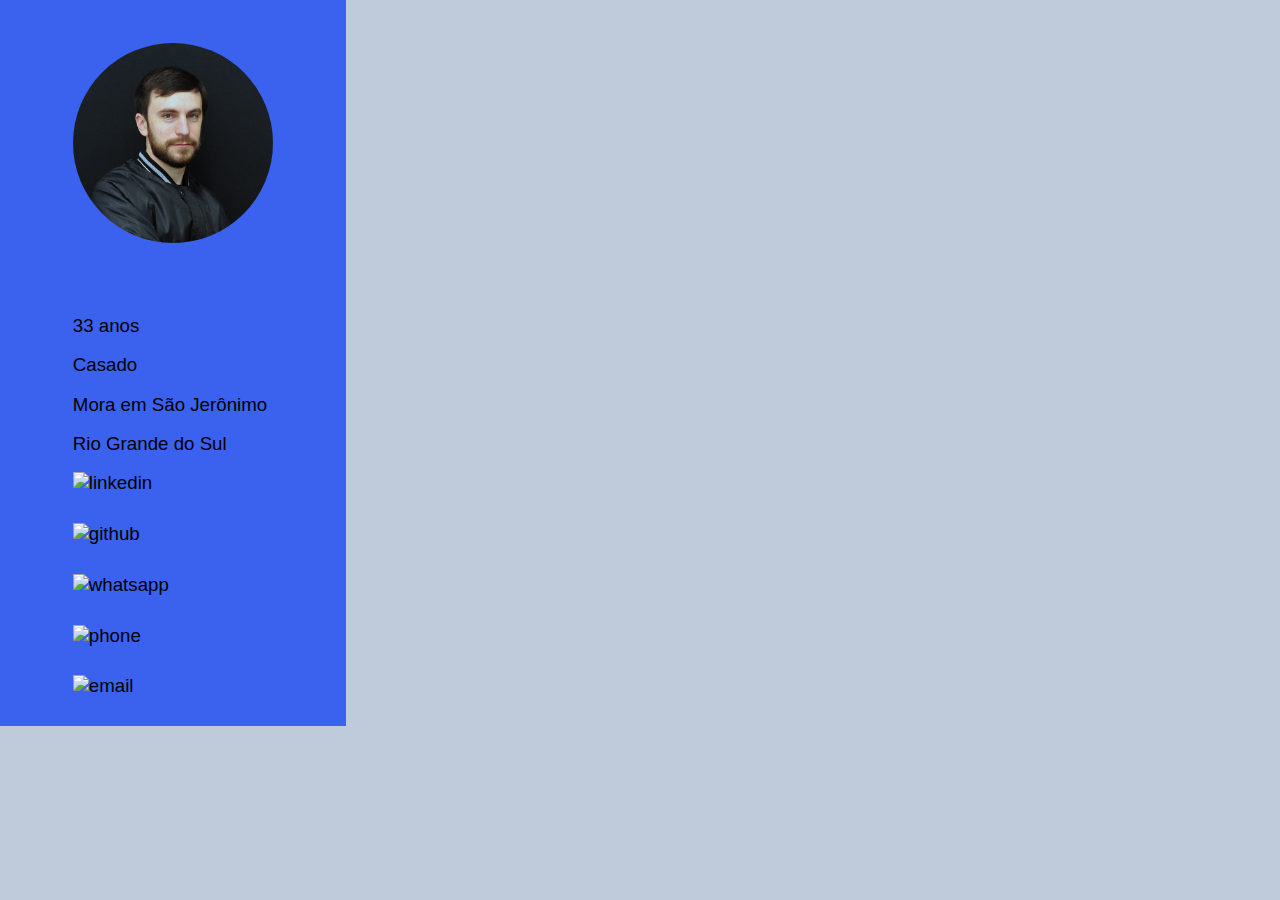
==== src/views/curriculo.html @ 96093b33 "Initial commit" ====
<!DOCTYPE html>
<html lang="pt-br">
  <head>
    <meta charset="UTF-8" />
    <meta name="viewport" content="width=device-width, initial-scale=1.0" />
    <link rel="stylesheet" href="/public/css/main.css" />
    <link rel="stylesheet" href="/public/css/curriculo.css" />

    <title>Currículo | Elison</title>
  </head>
  <body>
    <div id="page-curriculo">
      <aside class="left-informations">
        <div class="aside-itens">
          <header class="image-photo">
            <img src="/public/images/photo.JPG" alt="Foto" />
          </header>

<div class="personal-information">
<p>33 anos</p>
<p>Casado</p>
<p>Mora em São Jerônimo</p>
<p>Rio Grande do Sul</p>

</p>
</div>

          <div class="social-networks">
              
              <div class="linkedin-network">
                  <img src="" alt="linkedin">
              </div>
              <div class="github-network">
                <img src="" alt="github">
             </div>
             <div class="whatsapp-network">
                <img src="" alt="whatsapp">
             </div>
             <div class="phone-network">
                <img src="" alt="phone">
             </div>
             <div class="email-network">
                <img src="" alt="email">
             </div>
          </div>
        </div>
      </aside>
    </div>
  </body>
</html>
---- public/css/main.css ----
* {
    margin: 0;
    padding: 0;
    box-sizing: border-box;
}

:root {
    font-size: 90%;
}

body {
    min-height: 100vh;
    font-family: 'Work Sans', sans-serif;
    font-weight: 400;
    font-size: clamp(1.3rem, 5vw, .8rem);
    background:#bfcbdb;
}

#page-lading {
    display: flex;
    min-height: 100vh;
    
}

#container {
    margin: auto;
    
    width: min(90%, 113rem);
    height: 65rem;
    display: flex;
    justify-content: center;
    align-items: center;
    
}
    

main {

display: flex;
align-items: center;
}

.left-items {

    margin-right: 5rem;
}

.left-items h1 {
    
    font-weight: 700;
    font-size: clamp(5.3rem, 8vw, 4rem);
    margin-bottom: 3.5rem;
    color: #3b62ef;
}

.left-items a {
    padding: .8rem 1.8rem;

    text-decoration:none;
    background: #3b62ef;
    color: #FFFFFF;

    border-radius: 2rem;
    border: 0.1px solid #4b6ff0;

    font-size: 1rem;
    cursor: pointer;
    transition: background-color .2s;
}

.left-items a:hover {
    background: #5c7beb;
}

.left-items p {
    margin-top: 5rem;
    color: #5a5a5a;

}

.image-main {
    display: flex;
    width: min(55%, 113rem);
    height: min(55%, 113rem);
    
}
---- public/css/curriculo.css ----
#page-curriculo {
    width: 100%;
    height: 100%;

    display: flex;
}

.left-informations {
    background: #3b62ef;
    display: flex;
    justify-content: center;
    width: clamp(24rem, 25vw, 25rem);
    height: 100%;
}

.aside-itens, .personal-information {
    flex-direction: column;
}

.social-networks div {
    margin-bottom: 2rem;
}

.personal-information p {
    margin-bottom: 1.2rem;
}

header {
    margin-top: 3rem;
    margin-bottom: 5rem;
    border-radius: 50%;
    width: 200px;
    height: 200px;
    overflow: hidden;
    position: relative;
}

header img {
    position: relative;
    bottom: 0;
    width: 100%;
    
}
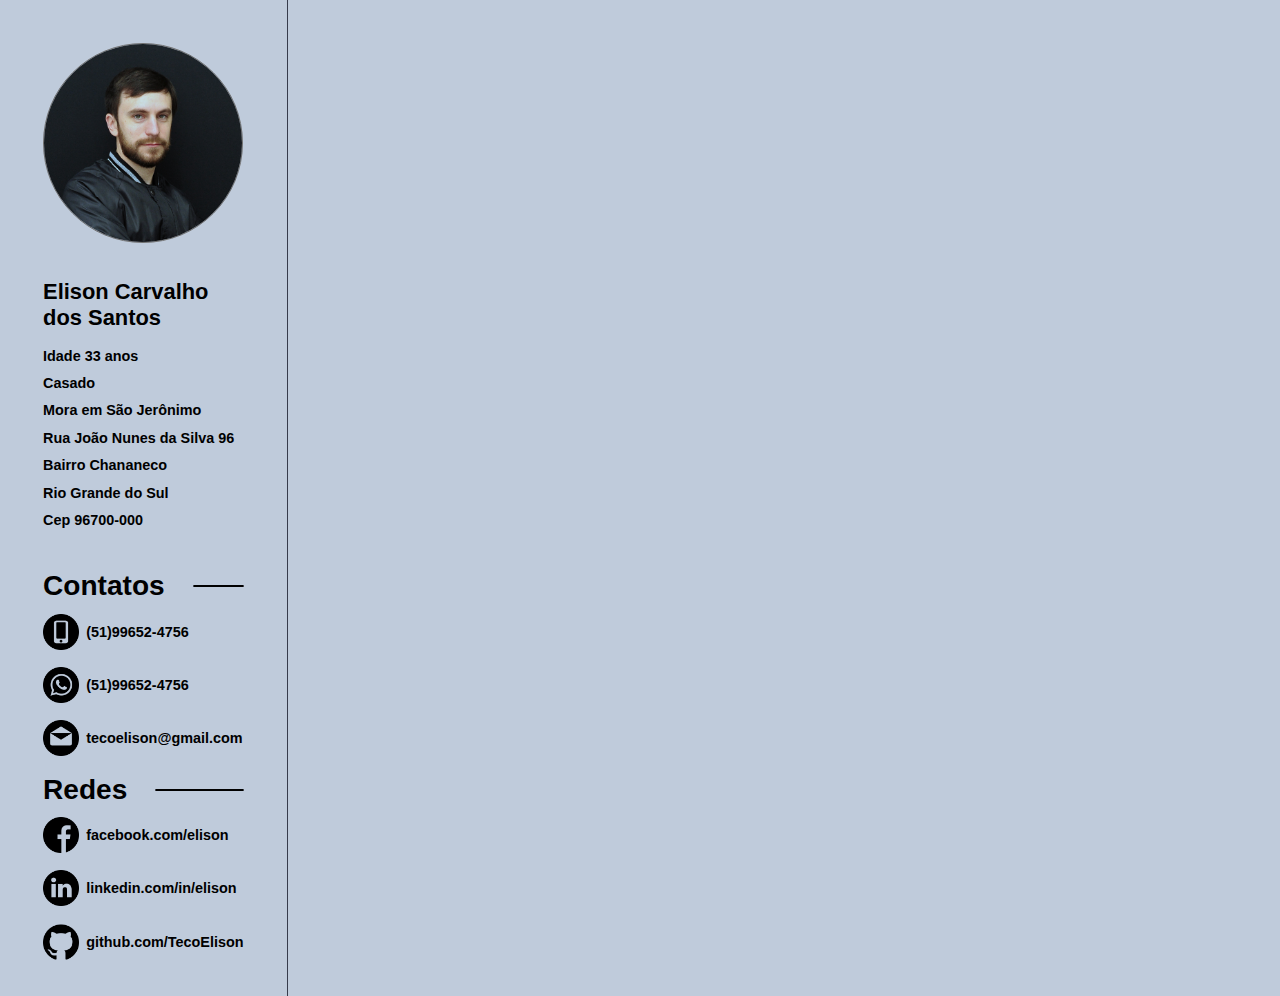
==== commit 6d2db327: "Segundo commit" ====
--- a/src/views/curriculo.html
+++ b/src/views/curriculo.html
@@ -16,32 +16,55 @@
             <img src="/public/images/photo.JPG" alt="Foto" />
           </header>
 
-<div class="personal-information">
-<p>33 anos</p>
-<p>Casado</p>
-<p>Mora em São Jerônimo</p>
-<p>Rio Grande do Sul</p>
-
-</p>
-</div>
+          <div class="personal-information">
+            <h3>Elison Carvalho dos Santos</h3>
+            <p>
+              Idade 33 anos<br />
+              Casado<br />
+              Mora em São Jerônimo<br />
+              Rua João Nunes da Silva 96<br />
+              Bairro Chananeco<br />
+              Rio Grande do Sul<br />
+              Cep 96700-000
+            </p>
+          </div>
 
           <div class="social-networks">
-              
-              <div class="linkedin-network">
-                  <img src="" alt="linkedin">
-              </div>
-              <div class="github-network">
-                <img src="" alt="github">
-             </div>
-             <div class="whatsapp-network">
-                <img src="" alt="whatsapp">
-             </div>
-             <div class="phone-network">
-                <img src="" alt="phone">
-             </div>
-             <div class="email-network">
-                <img src="" alt="email">
-             </div>
+            <h2>
+              Contatos&emsp;
+              <hr />
+            </h2>
+
+            <div class="phone-network">
+              <img src="/public/images/smartphone.png" alt="phone" />
+              <p>(51)99652-4756</p>
+            </div>
+            <div class="whatsapp-network">
+              <img src="/public/images/whatsapp.png" alt="whatsapp" />
+              <p>(51)99652-4756</p>
+            </div>
+            <div class="email-network">
+              <img src="/public/images/o-email.png" alt="email" />
+              <p>tecoelison@gmail.com</p>
+            </div>
+
+            <h2>
+              Redes&emsp;
+              <hr />
+            </h2>
+
+            <div class="facebook-network" style="word-wrap: break-word">
+              <img src="/public/images/facebook.png" alt="facebook" />
+              <a href="https://www.facebook.com/elison.carvalhodossantos" target="_blank">facebook.com/elison</a>
+            </div>
+            <div class="linkedin-network">
+              <img src="/public/images/linkedin.png" alt="linkedin" />
+              <a href="https://www.linkedin.com/in/elison-carvalho-dos-santos-147552187/" target="_blank">linkedin.com/in/elison</a>
+            </div>
+            <div class="github-network">
+              <img src="/public/images/logotipo-do-github.png" alt="github" />
+              <a href="https://github.com/TecoElison" target="_blank">github.com/TecoElison</a>
+            </div>
           </div>
         </div>
       </aside>
--- a/public/css/main.css
+++ b/public/css/main.css
@@ -83,4 +83,5 @@
     width: min(55%, 113rem);
     height: min(55%, 113rem);
     
-}+}
+
--- a/public/css/curriculo.css
+++ b/public/css/curriculo.css
@@ -1,43 +1,96 @@
 #page-curriculo {
-    width: 100%;
+
     height: 100%;
-
-    display: flex;
+  
 }
 
 .left-informations {
-    background: #3b62ef;
-    display: flex;
-    justify-content: center;
-    width: clamp(24rem, 25vw, 25rem);
-    height: 100%;
+  display: flex;
+  justify-content: center;
+  width: clamp(20rem, 20vw, 20rem);
+  min-height: 100vh;
+  position: relative;
+  border-right: 1px solid #363b4b;
+  color: black;
+  align-items: center;
 }
 
-.aside-itens, .personal-information {
-    flex-direction: column;
+.aside-itens {
+  max-width: 70%;
+  
 }
 
-.social-networks div {
-    margin-bottom: 2rem;
+header {
+  margin-top: 3rem;
+  border-radius: 50%;
+  border: 1.2px solid #707070;
+  width: 200px;
+  height: 200px;
+  overflow: hidden;
+  position: relative;
+  flex-direction: none;
+}
+
+header img {
+  position: relative;
+  bottom: 0;
+  width: 100%;
+}
+
+.social-networks div,
+.personal-information p {
+  font-size: 1rem;
+  margin-bottom: 1.2rem;
+  font-weight: bold;
+  display: flex;
+}
+
+.facebook-networks {
+  word-wrap: break-word;
+}
+
+.social-networks p,
+.social-networks a {
+  text-decoration: none;
+  align-items: center;
+  display: flex;
+  color: black;
+  padding-left: 0.5rem;
+}
+
+.social-networks a:hover {
+  color: #707070;
+}
+
+.social-networks img {
+  width: 2.5rem;
+  height: 2.5rem;
+}
+
+.personal-information h3,
+h2 {
+  margin-bottom: 0.8rem;
+}
+
+.personal-information,
+.social-networks,
+header {
+  margin-bottom: 2.5rem;
+}
+
+.social-networks h2 {
+  display: flex;
+  align-items: center;
+}
+
+.social-networks hr {
+  border: 1.5px solid black;
+  border-radius: 1.5px;
+  background: black;
+  width: 100%;
+  height: 1.5px;
 }
 
 .personal-information p {
-    margin-bottom: 1.2rem;
+  line-height: 1.9rem;
 }
-
-header {
-    margin-top: 3rem;
-    margin-bottom: 5rem;
-    border-radius: 50%;
-    width: 200px;
-    height: 200px;
-    overflow: hidden;
-    position: relative;
-}
-
-header img {
-    position: relative;
-    bottom: 0;
-    width: 100%;
-    
-}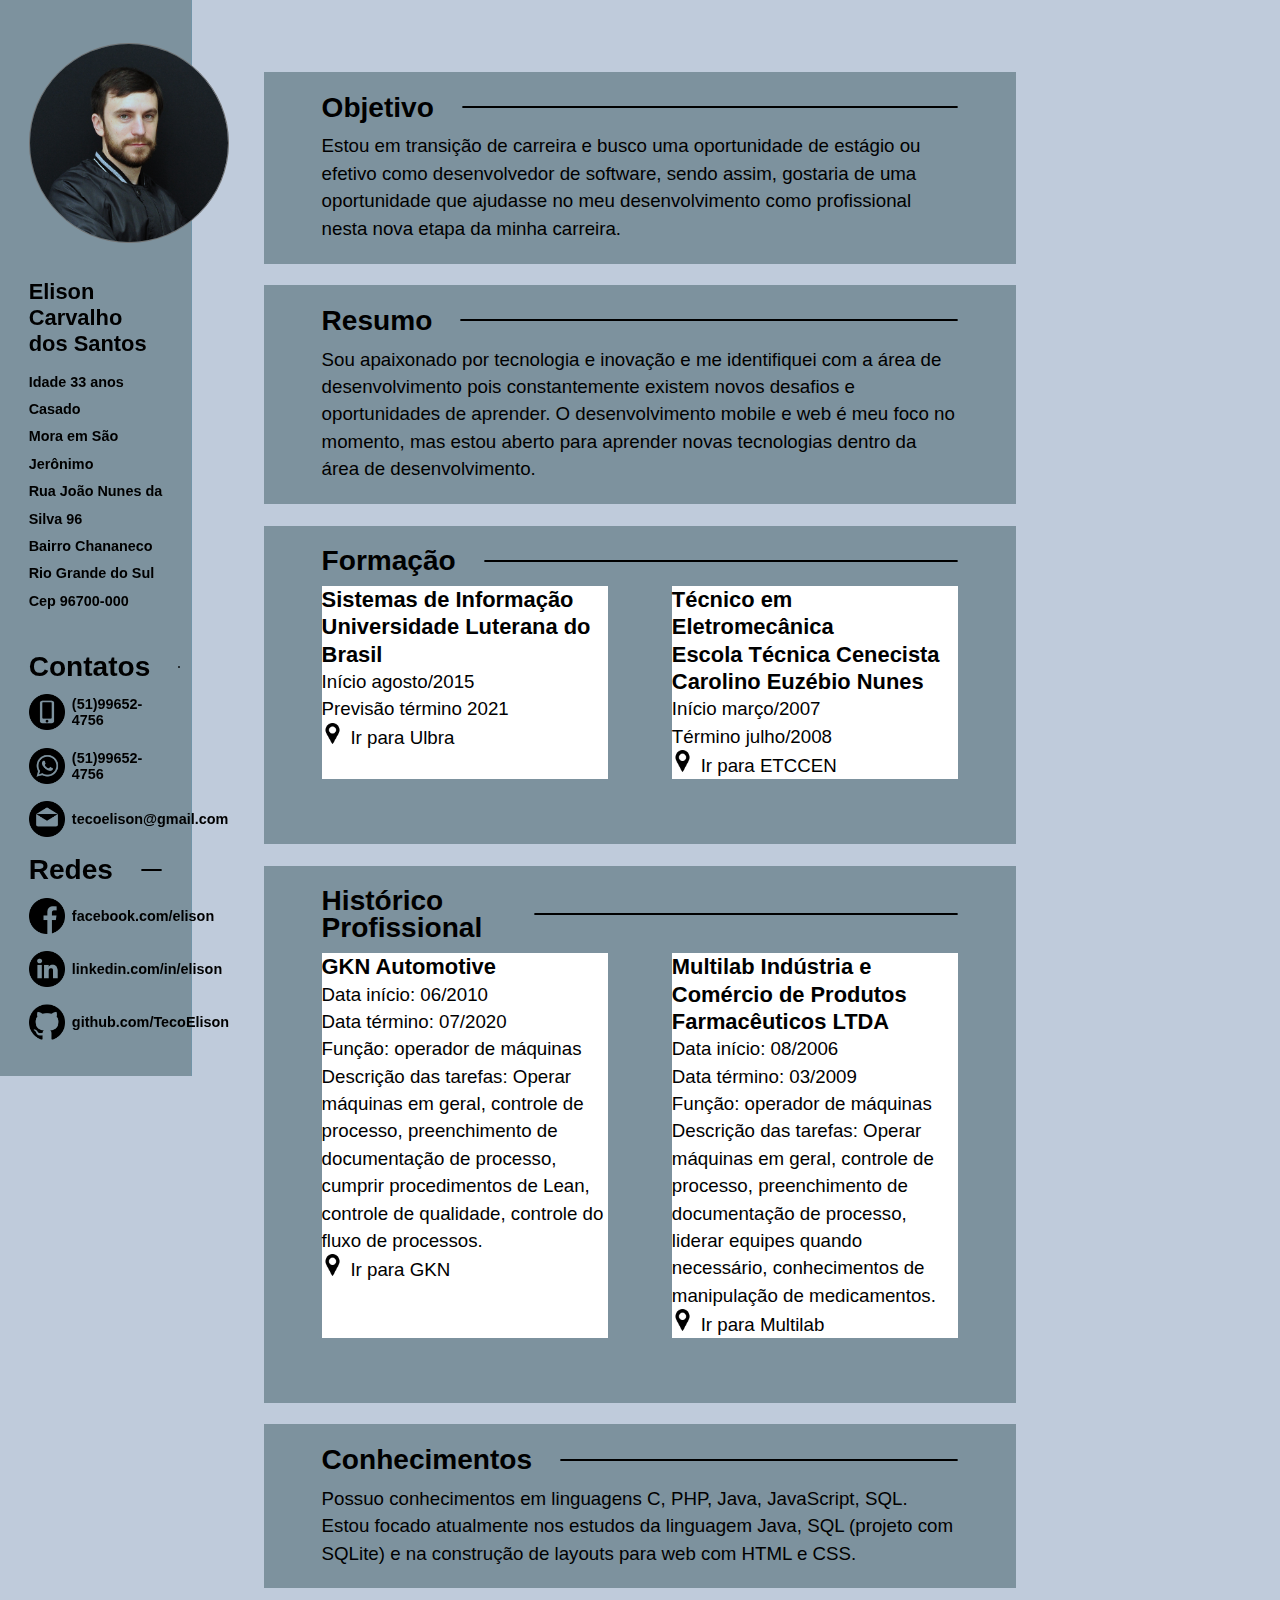
==== commit c9a2dd22: "Terceiro commit" ====
--- a/src/views/curriculo.html
+++ b/src/views/curriculo.html
@@ -10,6 +10,7 @@
   </head>
   <body>
     <div id="page-curriculo">
+
       <aside class="left-informations">
         <div class="aside-itens">
           <header class="image-photo">
@@ -68,6 +69,104 @@
           </div>
         </div>
       </aside>
+
+<div class="description-container">
+
+      <div>
+        <h2>Objetivo&emsp;
+          <hr /></h2>
+        <p>
+Estou em transição de carreira e busco 
+uma oportunidade de estágio ou efetivo 
+como desenvolvedor de software, sendo assim, 
+gostaria de uma oportunidade que ajudasse no meu 
+desenvolvimento como profissional nesta nova etapa 
+da minha carreira.
+</p>
+      </div>
+
+      <div>
+        <h2>Resumo&emsp;
+          <hr /></h2>
+        <p>
+          Sou apaixonado por tecnologia e inovação 
+          e me identifiquei com a área de desenvolvimento 
+          pois constantemente existem novos desafios e oportunidades de aprender. 
+          O desenvolvimento mobile e web é meu foco no momento, 
+          mas estou aberto para aprender novas tecnologias dentro 
+          da área de desenvolvimento.
+</p>
+      </div>
+
+      <div class="formations">
+        <h2>Formação&emsp;
+          <hr /></h2>
+          <div class="all-formations">
+        <div>
+          <h3>Sistemas de Informação</h3>
+          <h3>Universidade Luterana do Brasil </h3>
+          <p>Início agosto/2015</p>
+          <p>Previsão término 2021</p>
+          <a href="https://www.google.com/maps/place/Ulbra+-+S%C3%A3o+Jer%C3%B4nimo/@-29.9719239,-51.7131482,15z/data=!4m5!3m4!1s0x0:0x5974e4f5e890c841!8m2!3d-29.9719239!4d-51.7131482" target="_blank">
+            <img src="/public/images/pin.png" alt="ir para Ulbra" >Ir para Ulbra</a>
+        </div>
+
+        <div>
+          <h3>Técnico em Eletromecânica</h3>
+          <h3>Escola Técnica Cenecista Carolino Euzébio Nunes</h3>
+          <p>Início março/2007</p>
+          <p>Término julho/2008</p>
+          <a href="https://www.google.com/maps/place/Escola+T%C3%A9cnica+Cenecista+Carolino+Euz%C3%A9bio+Nunes/@-29.959803,-51.6171652,15z/data=!4m5!3m4!1s0x0:0x1b05375fe7a8bd52!8m2!3d-29.959803!4d-51.6171652" target="_blank">
+            <img src="/public/images/pin.png" alt="ir para Ulbra" >Ir para ETCCEN</a>
+        </div>
+      </div>
+
+      </div>
+
+      <div class="professional">
+        <h2>Histórico Profissional&emsp;
+          <hr /></h2>
+          <div class="all-professional">
+        <div>
+          <h3>GKN Automotive</h3>
+          <p>Data início: 06/2010 <br/>
+          Data término: 07/2020<br/>
+          Função: operador de máquinas<br/>
+          Descrição das tarefas: Operar máquinas em geral, 
+          controle de processo, preenchimento de 
+          documentação de processo, cumprir procedimentos de Lean, 
+          controle de qualidade, controle do fluxo de processos.</p>
+          <a href="https://www.google.com/maps/place/GKN+Driveline/@-29.9534825,-51.6092999,15z/data=!4m5!3m4!1s0x0:0x55c75683bb8ba7b4!8m2!3d-29.9534825!4d-51.6092999" target="_blank">
+            <img src="/public/images/pin.png" alt="ir para Ulbra" >Ir para GKN</a>
+        </div>
+
+        <div>
+          <h3>Multilab Indústria e Comércio de Produtos Farmacêuticos LTDA</h3>
+          <p>Data início: 08/2006 <br/>
+          Data término: 03/2009<br/>
+          Função: operador de máquinas<br/>
+          Descrição das tarefas: Operar máquinas em geral, 
+          controle de processo, preenchimento de documentação 
+          de processo, liderar equipes quando necessário, 
+          conhecimentos de manipulação de medicamentos.</p>
+          <a href="https://www.google.com/maps/place/Multilab+Ind%C3%BAstria+e+Com%C3%A9rcio+de+Produtos+Farnac%C3%AAuticos+Ltda./@-29.9719421,-51.7075987,15z/data=!4m5!3m4!1s0x0:0x63118eb8f421185d!8m2!3d-29.9719421!4d-51.7075987" target="_blank">
+            <img src="/public/images/pin.png" alt="ir para Ulbra" >Ir para Multilab</a>
+        </div>
+      </div>
+
+      </div>
+      
+      <div>
+        <h2>Conhecimentos&emsp;
+          <hr /></h2>
+        <p>
+          Possuo conhecimentos em linguagens C, PHP, Java, JavaScript, SQL. 
+Estou focado atualmente nos estudos da linguagem Java, 
+SQL (projeto com SQLite) e na construção de layouts para web com HTML e CSS.
+
+</p>
+      </div>
+    </div>
     </div>
   </body>
 </html>
--- a/public/css/curriculo.css
+++ b/public/css/curriculo.css
@@ -1,18 +1,26 @@
 #page-curriculo {
-
+    
     height: 100%;
+    display: flex;
   
+    
 }
 
-.left-informations {
+
+ .left-informations {
   display: flex;
-  justify-content: center;
-  width: clamp(20rem, 20vw, 20rem);
+  width: 15vw;
   min-height: 100vh;
-  position: relative;
-  border-right: 1px solid #363b4b;
+  position: fixed;
+  left: 0;
+  border-right: 1px solid #7194a8;
   color: black;
   align-items: center;
+  background: #7d929e;
+
+  flex-direction: column;
+    
+
 }
 
 .aside-itens {
@@ -58,11 +66,11 @@
   padding-left: 0.5rem;
 }
 
-.social-networks a:hover {
+.social-networks a:hover, .all-formations a:hover {
   color: #707070;
 }
 
-.social-networks img {
+.social-networks img  {
   width: 2.5rem;
   height: 2.5rem;
 }
@@ -78,12 +86,12 @@
   margin-bottom: 2.5rem;
 }
 
-.social-networks h2 {
+h2 {
   display: flex;
   align-items: center;
 }
 
-.social-networks hr {
+hr {
   border: 1.5px solid black;
   border-radius: 1.5px;
   background: black;
@@ -94,3 +102,42 @@
 .personal-information p {
   line-height: 1.9rem;
 }
+
+.description-container { 
+  padding: 5rem;
+  max-width:70%;
+  line-height: 1.9rem;
+  margin: auto;
+}
+
+.description-container div{
+  background: #7d929e;
+  padding: 1.5rem 4rem;
+  margin-bottom:1.5rem;
+  
+}
+
+.formations .all-formations, .professional .all-professional{
+  display: flex;
+  padding: 0;
+  justify-content: space-between;
+  
+}
+
+.all-formations div, .all-professional div{
+  background:white;
+  padding: 0;
+  width: 45%;
+  
+}
+
+.all-formations img, .all-professional img{
+  margin-right: .5rem;
+  width: 1.5rem;
+  height: 1.5rem
+}
+
+.all-formations a, .all-professional a {
+  text-decoration: none;
+  color: black;
+}
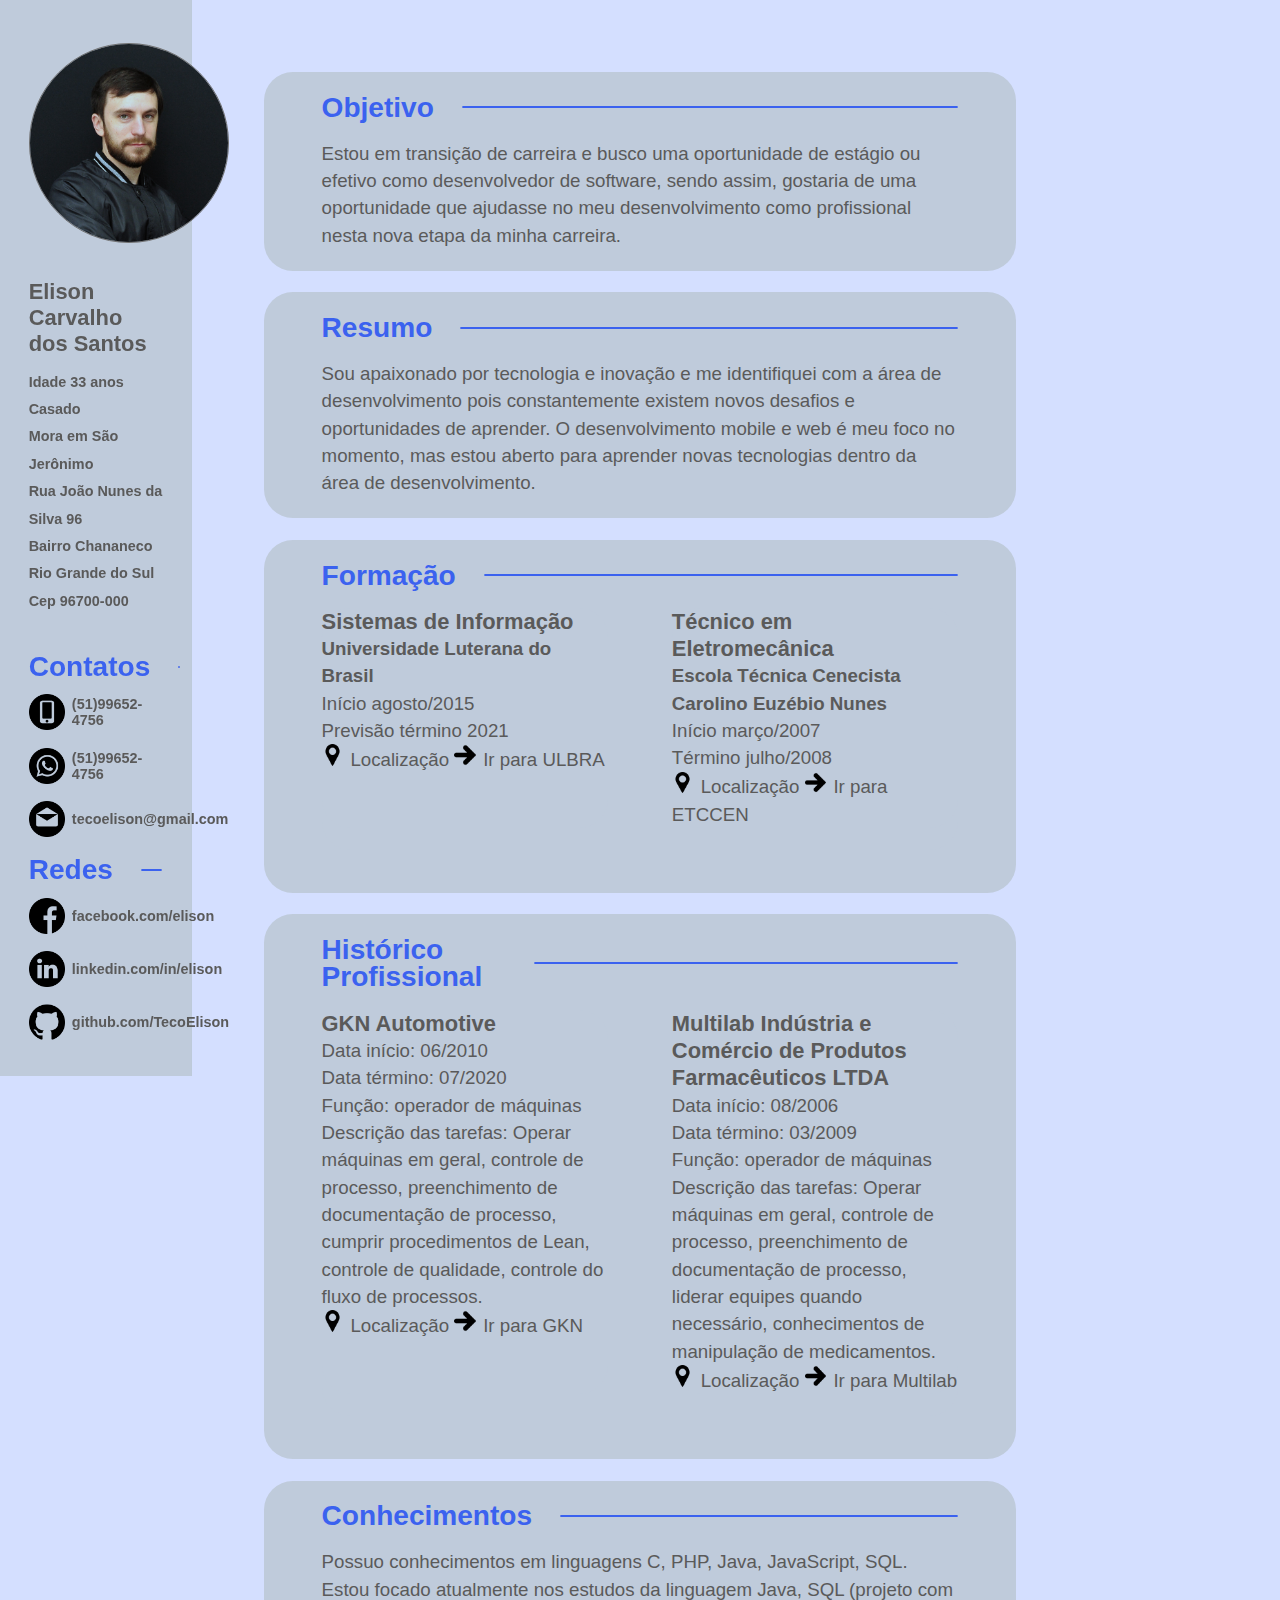
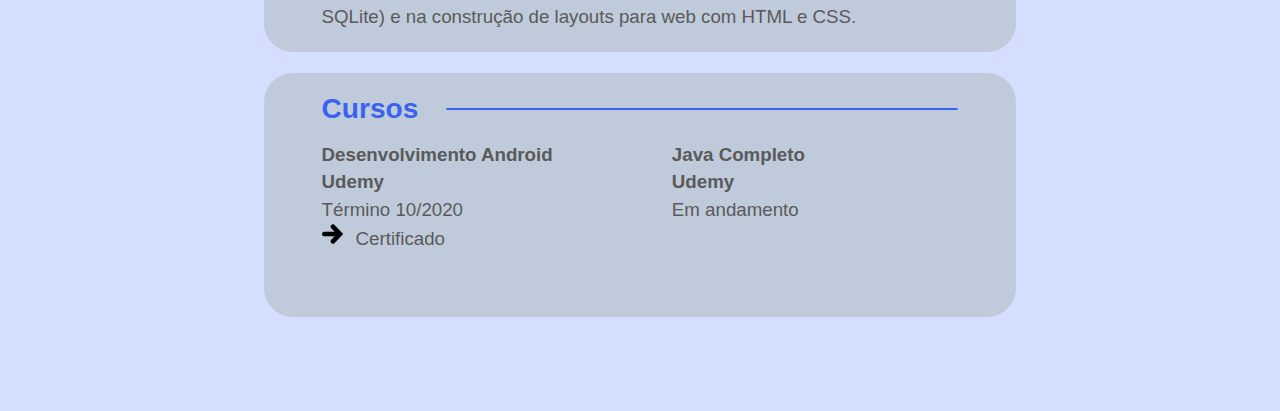
==== commit 3df71cde: "Quarto commit" ====
--- a/src/views/curriculo.html
+++ b/src/views/curriculo.html
@@ -10,7 +10,6 @@
   </head>
   <body>
     <div id="page-curriculo">
-
       <aside class="left-informations">
         <div class="aside-itens">
           <header class="image-photo">
@@ -56,117 +55,215 @@
 
             <div class="facebook-network" style="word-wrap: break-word">
               <img src="/public/images/facebook.png" alt="facebook" />
-              <a href="https://www.facebook.com/elison.carvalhodossantos" target="_blank">facebook.com/elison</a>
+              <a
+                href="https://www.facebook.com/elison.carvalhodossantos"
+                target="_blank"
+                >facebook.com/elison</a
+              >
             </div>
             <div class="linkedin-network">
               <img src="/public/images/linkedin.png" alt="linkedin" />
-              <a href="https://www.linkedin.com/in/elison-carvalho-dos-santos-147552187/" target="_blank">linkedin.com/in/elison</a>
+              <a
+                href="https://www.linkedin.com/in/elison-carvalho-dos-santos-147552187/"
+                target="_blank"
+                >linkedin.com/in/elison</a
+              >
             </div>
             <div class="github-network">
               <img src="/public/images/logotipo-do-github.png" alt="github" />
-              <a href="https://github.com/TecoElison" target="_blank">github.com/TecoElison</a>
+              <a href="https://github.com/TecoElison" target="_blank"
+                >github.com/TecoElison</a
+              >
             </div>
           </div>
         </div>
       </aside>
 
-<div class="description-container">
-
-      <div>
-        <h2>Objetivo&emsp;
-          <hr /></h2>
-        <p>
-Estou em transição de carreira e busco 
-uma oportunidade de estágio ou efetivo 
-como desenvolvedor de software, sendo assim, 
-gostaria de uma oportunidade que ajudasse no meu 
-desenvolvimento como profissional nesta nova etapa 
-da minha carreira.
-</p>
+      <div class="description-container">
+        <div>
+          <h2>
+            Objetivo&emsp;
+            <hr />
+          </h2>
+          <p>
+            Estou em transição de carreira e busco uma oportunidade de estágio
+            ou efetivo como desenvolvedor de software, sendo assim, gostaria de
+            uma oportunidade que ajudasse no meu desenvolvimento como
+            profissional nesta nova etapa da minha carreira.
+          </p>
+        </div>
+
+        <div>
+          <h2>
+            Resumo&emsp;
+            <hr />
+          </h2>
+          <p>
+            Sou apaixonado por tecnologia e inovação e me identifiquei com a
+            área de desenvolvimento pois constantemente existem novos desafios e
+            oportunidades de aprender. O desenvolvimento mobile e web é meu foco
+            no momento, mas estou aberto para aprender novas tecnologias dentro
+            da área de desenvolvimento.
+          </p>
+        </div>
+
+        <div class="formations">
+          <h2>
+            Formação&emsp;
+            <hr />
+          </h2>
+          <div class="all-formations">
+            <div>
+              <h3>Sistemas de Informação</h3>
+              <h4>Universidade Luterana do Brasil</h4>
+              <p>Início agosto/2015</p>
+              <p>Previsão término 2021</p>
+              <a
+                href="https://www.google.com/maps/place/Ulbra+-+S%C3%A3o+Jer%C3%B4nimo/@-29.9719239,-51.7131482,15z/data=!4m5!3m4!1s0x0:0x5974e4f5e890c841!8m2!3d-29.9719239!4d-51.7131482"
+                target="_blank"
+              >
+                <img
+                  src="/public/images/pin.png"
+                  alt="Localização"
+                />Localização</a
+              >
+              <a href="https://www.ulbra.br/sao-jeronimo" target="_blank">
+                <img
+                  src="/public/images/seta-direita.png"
+                  alt="ir para Ulbra"
+                />Ir para ULBRA</a
+              >
+            </div>
+
+            <div>
+              <h3>Técnico em Eletromecânica</h3>
+              <h4>Escola Técnica Cenecista Carolino Euzébio Nunes</h4>
+              <p>Início março/2007</p>
+              <p>Término julho/2008</p>
+              <a
+                href="https://www.google.com/maps/place/Escola+T%C3%A9cnica+Cenecista+Carolino+Euz%C3%A9bio+Nunes/@-29.959803,-51.6171652,15z/data=!4m5!3m4!1s0x0:0x1b05375fe7a8bd52!8m2!3d-29.959803!4d-51.6171652"
+                target="_blank"
+              >
+                <img
+                  src="/public/images/pin.png"
+                  alt="Localização"
+                />Localização</a
+              >
+              <a
+                href="http://colegios.cnec.br/carolinoeuzebio/servicos"
+                target="_blank"
+              >
+                <img
+                  src="/public/images/seta-direita.png"
+                  alt="Ir para ETCCEN"
+                />Ir para ETCCEN</a
+              >
+            </div>
+          </div>
+        </div>
+
+        <div class="professional">
+          <h2>
+            Histórico Profissional&emsp;
+            <hr />
+          </h2>
+          <div class="all-professional">
+            <div>
+              <h3>GKN Automotive</h3>
+              <p>
+                Data início: 06/2010 <br />
+                Data término: 07/2020<br />
+                Função: operador de máquinas<br />
+                Descrição das tarefas: Operar máquinas em geral, controle de
+                processo, preenchimento de documentação de processo, cumprir
+                procedimentos de Lean, controle de qualidade, controle do fluxo
+                de processos.
+              </p>
+              <a
+                href="https://www.google.com/maps/place/GKN+Driveline/@-29.9534825,-51.6092999,15z/data=!4m5!3m4!1s0x0:0x55c75683bb8ba7b4!8m2!3d-29.9534825!4d-51.6092999"
+                target="_blank"
+              >
+                <img
+                  src="/public/images/pin.png"
+                  alt="Localização"
+                />Localização</a
+              >
+              <a href="https://www.gknautomotive.com/" target="_blank">
+                <img
+                  src="/public/images/seta-direita.png"
+                  alt="Ir para GKN"
+                />Ir para GKN</a
+              >
+            </div>
+
+            <div>
+              <h3>
+                Multilab Indústria e Comércio de Produtos Farmacêuticos LTDA
+              </h3>
+              <p>
+                Data início: 08/2006 <br />
+                Data término: 03/2009<br />
+                Função: operador de máquinas<br />
+                Descrição das tarefas: Operar máquinas em geral, controle de
+                processo, preenchimento de documentação de processo, liderar
+                equipes quando necessário, conhecimentos de manipulação de
+                medicamentos.
+              </p>
+
+              <a
+                href="https://www.google.com/maps/place/Multilab+Ind%C3%BAstria+e+Com%C3%A9rcio+de+Produtos+Farnac%C3%AAuticos+Ltda./@-29.9719421,-51.7075987,15z/data=!4m5!3m4!1s0x0:0x63118eb8f421185d!8m2!3d-29.9719421!4d-51.7075987"
+                target="_blank"
+              >
+                <img
+                  src="/public/images/pin.png"
+                  alt="Localização"
+                />Localização</a
+              >
+              <a href="http://www.multilab.com.br/" target="_blank">
+                <img
+                  src="/public/images/seta-direita.png"
+                  alt="Ir para Multilab"
+                />Ir para Multilab</a
+              >
+            </div>
+          </div>
+        </div>
+
+        <div >
+          <h2>
+            Conhecimentos&emsp;
+            <hr />
+          </h2>
+          <p>
+            Possuo conhecimentos em linguagens C, PHP, Java, JavaScript, SQL.
+            Estou focado atualmente nos estudos da linguagem Java, SQL (projeto
+            com SQLite) e na construção de layouts para web com HTML e CSS.
+          </p>
+        </div>
+
+        <div class="courses">
+          <h2>
+            Cursos&emsp;
+            <hr />
+          </h2>
+          <div class="all-courses">
+          <div>
+            <h4>Desenvolvimento Android<br/>
+                Udemy
+            </h4>
+            <p>Término 10/2020</p>
+            <a href="https://www.udemy.com/certificate/UC-f02f1bbb-833e-434d-9dd3-92d8e4722c01/" target="_blank"> <img src="/public/images/seta-direita.png" alt> Certificado</a>
+          </div>
+          <div>
+            <h4>Java Completo<br/>
+              Udemy
+          </h4>
+          <p>Em andamento</p>
+        
+          </div>
+         </div>
       </div>
-
-      <div>
-        <h2>Resumo&emsp;
-          <hr /></h2>
-        <p>
-          Sou apaixonado por tecnologia e inovação 
-          e me identifiquei com a área de desenvolvimento 
-          pois constantemente existem novos desafios e oportunidades de aprender. 
-          O desenvolvimento mobile e web é meu foco no momento, 
-          mas estou aberto para aprender novas tecnologias dentro 
-          da área de desenvolvimento.
-</p>
       </div>
-
-      <div class="formations">
-        <h2>Formação&emsp;
-          <hr /></h2>
-          <div class="all-formations">
-        <div>
-          <h3>Sistemas de Informação</h3>
-          <h3>Universidade Luterana do Brasil </h3>
-          <p>Início agosto/2015</p>
-          <p>Previsão término 2021</p>
-          <a href="https://www.google.com/maps/place/Ulbra+-+S%C3%A3o+Jer%C3%B4nimo/@-29.9719239,-51.7131482,15z/data=!4m5!3m4!1s0x0:0x5974e4f5e890c841!8m2!3d-29.9719239!4d-51.7131482" target="_blank">
-            <img src="/public/images/pin.png" alt="ir para Ulbra" >Ir para Ulbra</a>
-        </div>
-
-        <div>
-          <h3>Técnico em Eletromecânica</h3>
-          <h3>Escola Técnica Cenecista Carolino Euzébio Nunes</h3>
-          <p>Início março/2007</p>
-          <p>Término julho/2008</p>
-          <a href="https://www.google.com/maps/place/Escola+T%C3%A9cnica+Cenecista+Carolino+Euz%C3%A9bio+Nunes/@-29.959803,-51.6171652,15z/data=!4m5!3m4!1s0x0:0x1b05375fe7a8bd52!8m2!3d-29.959803!4d-51.6171652" target="_blank">
-            <img src="/public/images/pin.png" alt="ir para Ulbra" >Ir para ETCCEN</a>
-        </div>
-      </div>
-
-      </div>
-
-      <div class="professional">
-        <h2>Histórico Profissional&emsp;
-          <hr /></h2>
-          <div class="all-professional">
-        <div>
-          <h3>GKN Automotive</h3>
-          <p>Data início: 06/2010 <br/>
-          Data término: 07/2020<br/>
-          Função: operador de máquinas<br/>
-          Descrição das tarefas: Operar máquinas em geral, 
-          controle de processo, preenchimento de 
-          documentação de processo, cumprir procedimentos de Lean, 
-          controle de qualidade, controle do fluxo de processos.</p>
-          <a href="https://www.google.com/maps/place/GKN+Driveline/@-29.9534825,-51.6092999,15z/data=!4m5!3m4!1s0x0:0x55c75683bb8ba7b4!8m2!3d-29.9534825!4d-51.6092999" target="_blank">
-            <img src="/public/images/pin.png" alt="ir para Ulbra" >Ir para GKN</a>
-        </div>
-
-        <div>
-          <h3>Multilab Indústria e Comércio de Produtos Farmacêuticos LTDA</h3>
-          <p>Data início: 08/2006 <br/>
-          Data término: 03/2009<br/>
-          Função: operador de máquinas<br/>
-          Descrição das tarefas: Operar máquinas em geral, 
-          controle de processo, preenchimento de documentação 
-          de processo, liderar equipes quando necessário, 
-          conhecimentos de manipulação de medicamentos.</p>
-          <a href="https://www.google.com/maps/place/Multilab+Ind%C3%BAstria+e+Com%C3%A9rcio+de+Produtos+Farnac%C3%AAuticos+Ltda./@-29.9719421,-51.7075987,15z/data=!4m5!3m4!1s0x0:0x63118eb8f421185d!8m2!3d-29.9719421!4d-51.7075987" target="_blank">
-            <img src="/public/images/pin.png" alt="ir para Ulbra" >Ir para Multilab</a>
-        </div>
-      </div>
-
-      </div>
-      
-      <div>
-        <h2>Conhecimentos&emsp;
-          <hr /></h2>
-        <p>
-          Possuo conhecimentos em linguagens C, PHP, Java, JavaScript, SQL. 
-Estou focado atualmente nos estudos da linguagem Java, 
-SQL (projeto com SQLite) e na construção de layouts para web com HTML e CSS.
-
-</p>
-      </div>
-    </div>
     </div>
   </body>
 </html>
--- a/public/css/main.css
+++ b/public/css/main.css
@@ -13,10 +13,11 @@
     font-family: 'Work Sans', sans-serif;
     font-weight: 400;
     font-size: clamp(1.3rem, 5vw, .8rem);
-    background:#bfcbdb;
+    
 }
 
 #page-lading {
+    background:#bfcbdb;
     display: flex;
     min-height: 100vh;
     
--- a/public/css/curriculo.css
+++ b/public/css/curriculo.css
@@ -2,8 +2,8 @@
     
     height: 100%;
     display: flex;
-  
-    
+    color:  #5a5a5a;
+    background:#d4dfff;
 }
 
 
@@ -13,10 +13,10 @@
   min-height: 100vh;
   position: fixed;
   left: 0;
-  border-right: 1px solid #7194a8;
-  color: black;
+  border-right: 1px solid #bdcada;
+  
   align-items: center;
-  background: #7d929e;
+  background:#bfcbdb;
 
   flex-direction: column;
     
@@ -62,12 +62,12 @@
   text-decoration: none;
   align-items: center;
   display: flex;
-  color: black;
+  color:  #5a5a5a;
   padding-left: 0.5rem;
 }
 
-.social-networks a:hover, .all-formations a:hover {
-  color: #707070;
+.social-networks a:hover, .all-formations a:hover, .all-professional a:hover, .all-courses a:hover{
+  color: #3b62ef;
 }
 
 .social-networks img  {
@@ -76,7 +76,7 @@
 }
 
 .personal-information h3,
-h2 {
+.social-networks h2 {
   margin-bottom: 0.8rem;
 }
 
@@ -87,14 +87,17 @@
 }
 
 h2 {
+  color:#3b62ef;
+  margin-bottom: 1.3rem;
   display: flex;
   align-items: center;
 }
 
 hr {
-  border: 1.5px solid black;
+  
+  border: 1.5px solid #3b62ef;;
   border-radius: 1.5px;
-  background: black;
+  background: #3b62ef;
   width: 100%;
   height: 1.5px;
 }
@@ -111,33 +114,36 @@
 }
 
 .description-container div{
-  background: #7d929e;
+  background: #bfcbdb;
   padding: 1.5rem 4rem;
   margin-bottom:1.5rem;
+  border-radius: 2rem;
   
 }
 
-.formations .all-formations, .professional .all-professional{
+.formations .all-formations, .professional .all-professional, .courses .all-courses{
   display: flex;
   padding: 0;
   justify-content: space-between;
   
 }
 
-.all-formations div, .all-professional div{
-  background:white;
+.all-formations div, .all-professional div, .all-courses div{
+  
   padding: 0;
   width: 45%;
   
+  
 }
 
-.all-formations img, .all-professional img{
+.all-formations img, .all-professional img, .all-courses img{
   margin-right: .5rem;
   width: 1.5rem;
   height: 1.5rem
 }
 
-.all-formations a, .all-professional a {
+.all-formations a, .all-professional a, .all-courses a{
   text-decoration: none;
-  color: black;
+  color: #5a5a5a;
 }
+
